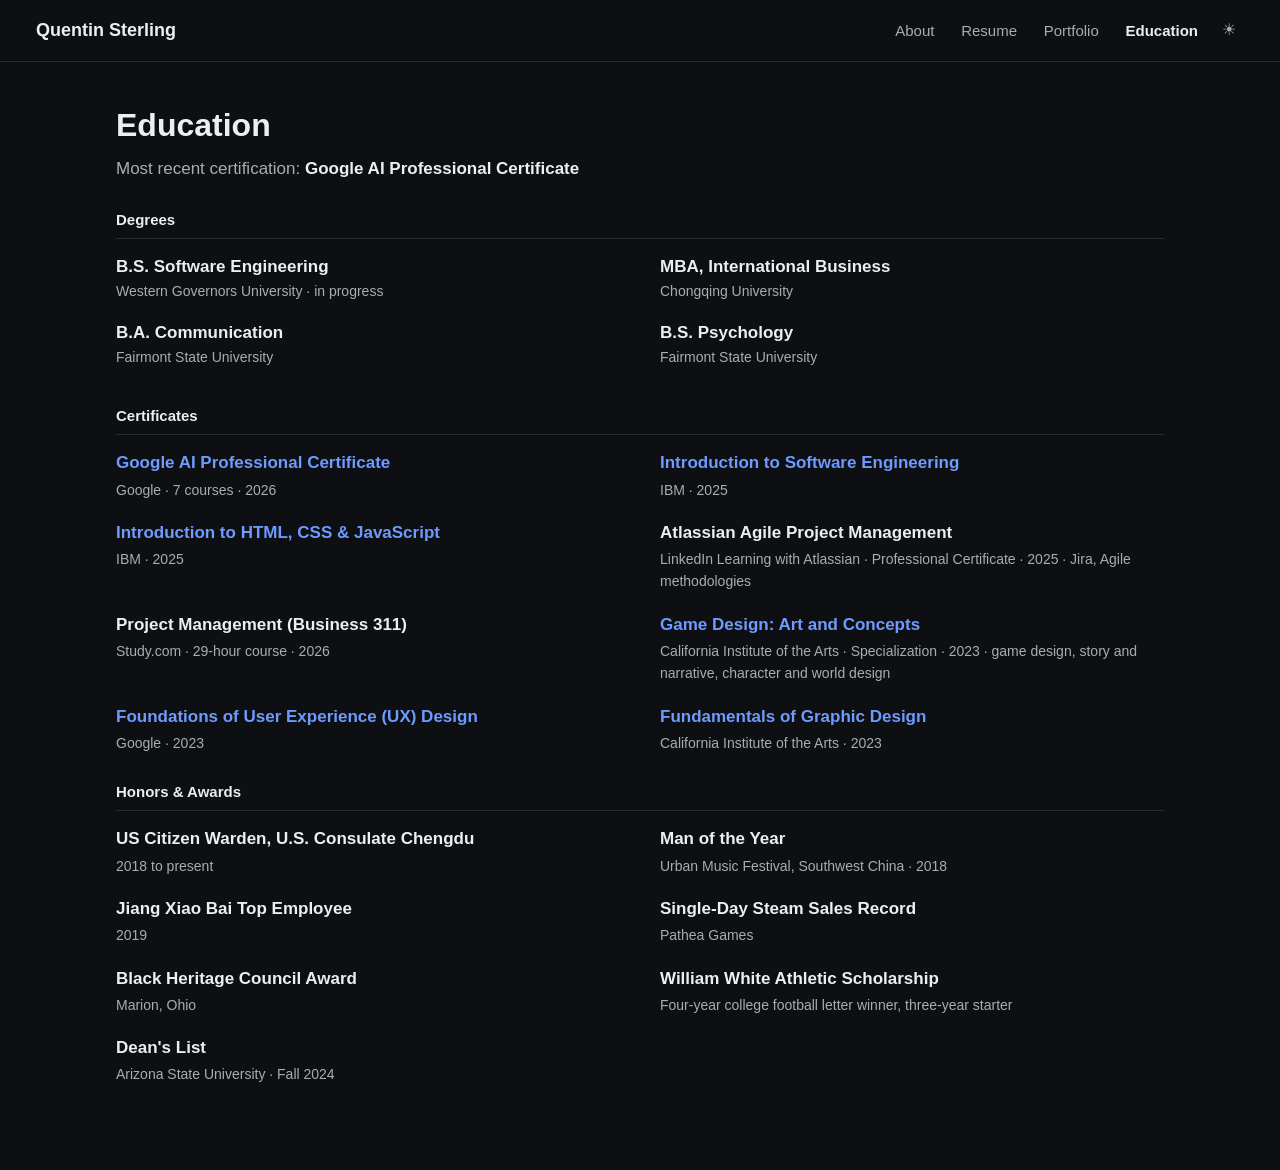
==== education.html @ 4c958ccf "@ Replace gamified mind map with clean portfolio site New static site: About, Resume, Portfolio (car" ====
<!DOCTYPE html>
<html lang="en">
<head>
<meta charset="UTF-8">
<meta name="viewport" content="width=device-width, initial-scale=1.0">
<title>Quentin Sterling - Education</title>
<script>try{var d=document.documentElement;if(localStorage.qsTheme)d.setAttribute('data-theme',localStorage.qsTheme);}catch(e){}</script>
<link rel="stylesheet" href="site.css">
<style>
  h1{font-size:32px;line-height:1.1;margin:0 0 12px;}
  .spotlight{margin:0 0 24px;color:var(--muted);}
  .spotlight strong{color:var(--ink);}
  .label{font-size:15px;font-weight:700;margin:26px 0 14px;padding-bottom:6px;border-bottom:1px solid var(--hair);}
  .degs{display:grid;grid-template-columns:1fr 1fr;gap:6px 40px;}
  .deg{margin-bottom:10px;}
  .deg .d{font-weight:700;}
  .deg .s{color:var(--muted);font-size:14px;}
  .certgrid{display:grid;grid-template-columns:1fr 1fr;gap:18px 40px;}
  .cert .cn{font-weight:700;}
  .cert .cs{color:var(--muted);font-size:14px;margin-top:2px;}
  @media (max-width:640px){ .degs,.certgrid{grid-template-columns:1fr;} }
</style>
</head>
<body>

  <header class="site-header">
    <a class="brand" href="index.html">Quentin Sterling</a>
    <div class="right">
      <nav class="site-nav">
        <a href="index.html">About</a>
        <a href="resume.html">Resume</a>
        <a href="portfolio.html">Portfolio</a>
        <a href="education.html" class="here">Education</a>
      </nav>
      <button class="icon-btn" id="themeBtn" type="button" title="Light or dark" aria-label="Toggle light or dark mode">☀</button>
    </div>
  </header>

  <main class="page">
    <h1>Education</h1>
    <p class="spotlight">Most recent certification: <strong>Google AI Professional Certificate</strong></p>

    <p class="label">Degrees</p>
    <div class="degs">
      <div class="deg"><div class="d">B.S. Software Engineering</div><div class="s">Western Governors University · in progress</div></div>
      <div class="deg"><div class="d">MBA, International Business</div><div class="s">Chongqing University</div></div>
      <div class="deg"><div class="d">B.A. Communication</div><div class="s">Fairmont State University</div></div>
      <div class="deg"><div class="d">B.S. Psychology</div><div class="s">Fairmont State University</div></div>
    </div>

    <p class="label">Certificates</p>
    <div class="certgrid">
      <div class="cert">
        <div class="cn"><a href="https://coursera.org/verify/professional-cert/KBMC14M64ANK" target="_blank" rel="noopener">Google AI Professional Certificate</a></div>
        <div class="cs">Google · 7 courses · 2026</div>
      </div>
      <div class="cert">
        <div class="cn"><a href="https://coursera.org/verify/ZZ67ZIXCSS8J" target="_blank" rel="noopener">Introduction to Software Engineering</a></div>
        <div class="cs">IBM · 2025</div>
      </div>
      <div class="cert">
        <div class="cn"><a href="https://coursera.org/verify/09V1X6L3KODW" target="_blank" rel="noopener">Introduction to HTML, CSS &amp; JavaScript</a></div>
        <div class="cs">IBM · 2025</div>
      </div>
      <div class="cert">
        <div class="cn">Atlassian Agile Project Management</div>
        <div class="cs">LinkedIn Learning with Atlassian · Professional Certificate · 2025 · Jira, Agile methodologies</div>
      </div>
      <div class="cert">
        <div class="cn">Project Management (Business 311)</div>
        <div class="cs">Study.com · 29-hour course · 2026</div>
      </div>
      <div class="cert">
        <div class="cn"><a href="https://coursera.org/verify/specialization/DUWQG6PT2G9T" target="_blank" rel="noopener">Game Design: Art and Concepts</a></div>
        <div class="cs">California Institute of the Arts · Specialization · 2023 · game design, story and narrative, character and world design</div>
      </div>
      <div class="cert">
        <div class="cn"><a href="https://coursera.org/verify/69QYN9HXC6YJ" target="_blank" rel="noopener">Foundations of User Experience (UX) Design</a></div>
        <div class="cs">Google · 2023</div>
      </div>
      <div class="cert">
        <div class="cn"><a href="https://coursera.org/verify/JXGY88RZLE8F" target="_blank" rel="noopener">Fundamentals of Graphic Design</a></div>
        <div class="cs">California Institute of the Arts · 2023</div>
      </div>
    </div>

    <p class="label">Honors &amp; Awards</p>
    <div class="certgrid">
      <div class="cert">
        <div class="cn">US Citizen Warden, U.S. Consulate Chengdu</div>
        <div class="cs">2018 to present</div>
      </div>
      <div class="cert">
        <div class="cn">Man of the Year</div>
        <div class="cs">Urban Music Festival, Southwest China · 2018</div>
      </div>
      <div class="cert">
        <div class="cn">Jiang Xiao Bai Top Employee</div>
        <div class="cs">2019</div>
      </div>
      <div class="cert">
        <div class="cn">Single-Day Steam Sales Record</div>
        <div class="cs">Pathea Games</div>
      </div>
      <div class="cert">
        <div class="cn">Black Heritage Council Award</div>
        <div class="cs">Marion, Ohio</div>
      </div>
      <div class="cert">
        <div class="cn">William White Athletic Scholarship</div>
        <div class="cs">Four-year college football letter winner, three-year starter</div>
      </div>
      <div class="cert">
        <div class="cn">Dean's List</div>
        <div class="cs">Arizona State University · Fall 2024</div>
      </div>
    </div>
  </main>

<script src="site.js"></script>
</body>
</html>
---- site.css ----
/* Shared site styles. Standard system font, dark by default, light is opt-in. */
:root{
  --bg:#0E0F12;
  --ink:#ECEEF1;
  --muted:#A7ADB5;
  --hair:#2A2E34;
  --accent:#6E9BFF;
  --card:#181A1E;
}
html[data-theme="light"]{
  --bg:#FFFFFF;
  --ink:#1A1C1F;
  --muted:#5A5F66;
  --hair:#E0E3E7;
  --accent:#2B5BD7;
  --card:#F6F7F9;
}

*{box-sizing:border-box;}
html,body{margin:0;}
body{
  background:var(--bg);
  color:var(--ink);
  font-family:-apple-system,BlinkMacSystemFont,"Segoe UI",Roboto,Helvetica,Arial,sans-serif;
  font-size:17px;
  line-height:1.6;
}
a{color:var(--accent);text-decoration:none;}
a:hover{text-decoration:underline;}

.site-header{
  display:flex;justify-content:space-between;align-items:center;gap:24px;
  padding:16px 36px;border-bottom:1px solid var(--hair);flex-wrap:wrap;
}
.site-header .brand{font-weight:700;font-size:18px;color:var(--ink);}
.site-header .brand:hover{text-decoration:none;}
.site-header .right{display:flex;align-items:center;gap:16px;flex-wrap:wrap;}
.site-nav a{color:var(--muted);margin-left:22px;font-size:15px;}
.site-nav a:first-child{margin-left:0;}
.site-nav a.here{color:var(--ink);font-weight:600;}
.icon-btn{
  background:none;border:none;cursor:pointer;color:var(--muted);
  font-size:16px;line-height:1;padding:6px 8px;border-radius:6px;
}
.icon-btn:hover{color:var(--ink);background:var(--card);}

.page{max-width:1120px;margin:0 auto;padding:46px 36px 84px;}

@media (max-width:760px){
  .site-header{padding:14px 20px;gap:14px;}
  .site-nav a{margin-left:16px;}
  .page{padding:30px 20px 64px;}
}
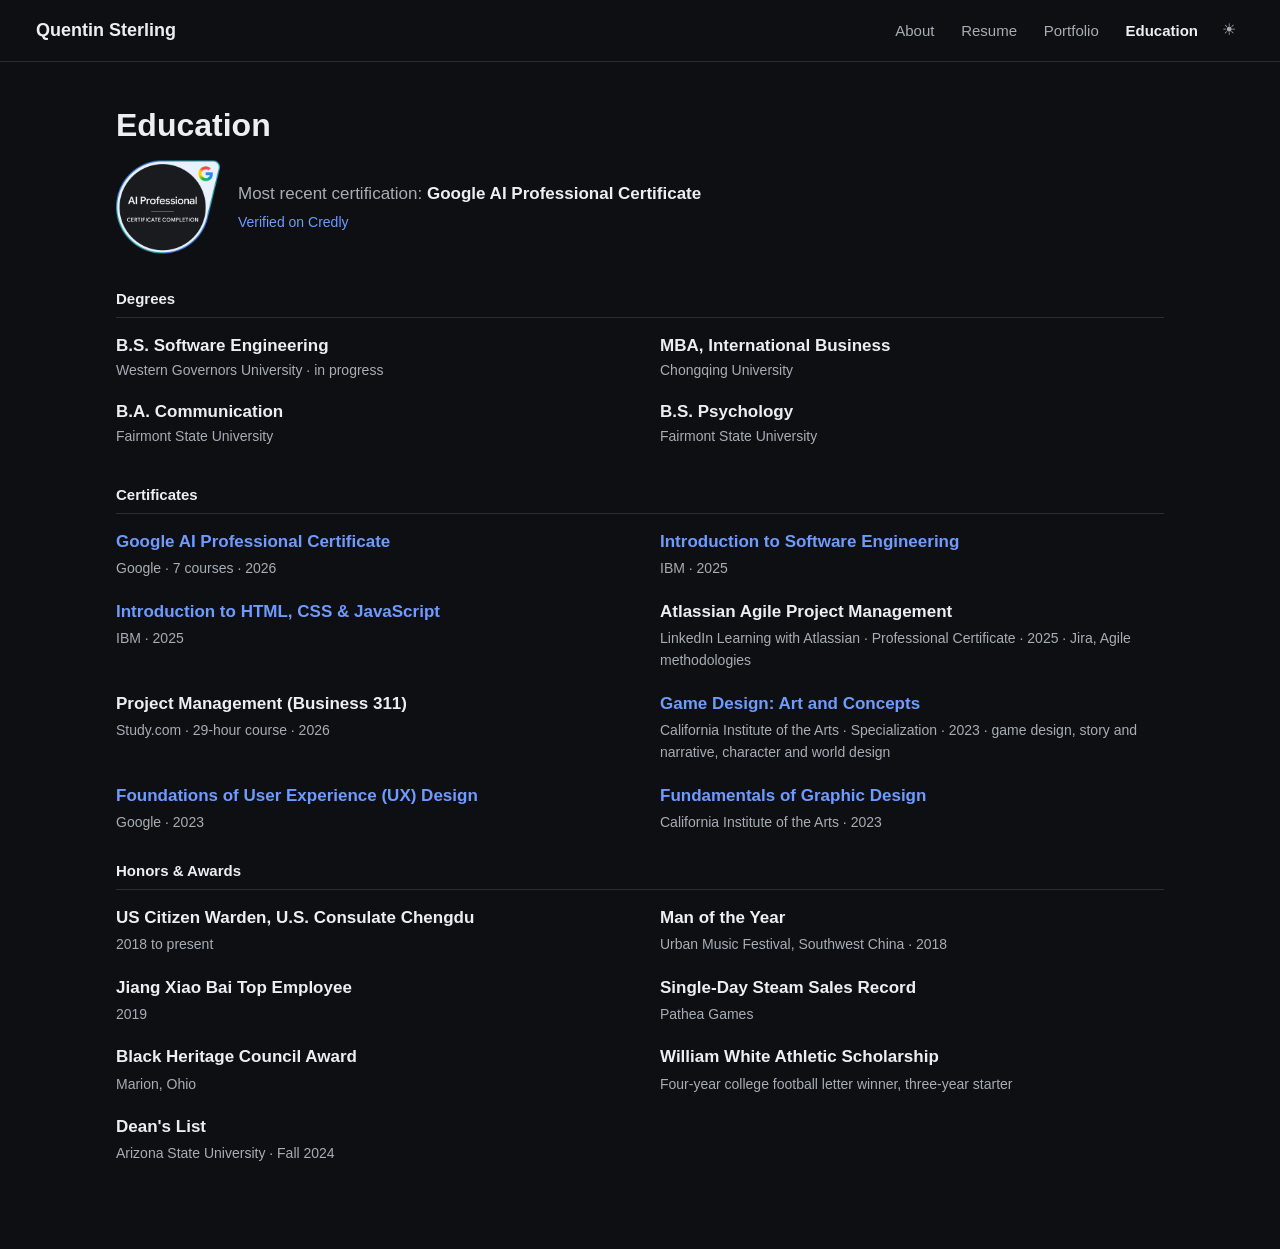
==== commit e0a915e2: "Add Google AI Professional Certificate Credly badge to Education spotlight Verified all external lin" ====
--- a/education.html
+++ b/education.html
@@ -8,8 +8,12 @@
 <link rel="stylesheet" href="site.css">
 <style>
   h1{font-size:32px;line-height:1.1;margin:0 0 12px;}
-  .spotlight{margin:0 0 24px;color:var(--muted);}
+  .spotlight-cert{display:flex;align-items:center;gap:18px;margin:0 0 28px;}
+  .spotlight-cert .badge{width:104px;height:auto;display:block;}
+  .spotlight{margin:0;color:var(--muted);}
   .spotlight strong{color:var(--ink);}
+  .spotlight .verified{display:block;font-size:14px;margin-top:4px;}
+  @media (max-width:480px){ .spotlight-cert{flex-direction:column;align-items:flex-start;} }
   .label{font-size:15px;font-weight:700;margin:26px 0 14px;padding-bottom:6px;border-bottom:1px solid var(--hair);}
   .degs{display:grid;grid-template-columns:1fr 1fr;gap:6px 40px;}
   .deg{margin-bottom:10px;}
@@ -38,7 +42,10 @@
 
   <main class="page">
     <h1>Education</h1>
-    <p class="spotlight">Most recent certification: <strong>Google AI Professional Certificate</strong></p>
+    <div class="spotlight-cert">
+      <a href="https://www.credly.com/badges/1cb5f87e-8deb-40bd-918a-dab7e7e511cb/public_url" target="_blank" rel="noopener"><img class="badge" src="img/google-ai-badge.png" alt="Google AI Professional Certificate badge"></a>
+      <p class="spotlight">Most recent certification: <strong>Google AI Professional Certificate</strong><span class="verified"><a href="https://www.credly.com/badges/1cb5f87e-8deb-40bd-918a-dab7e7e511cb/public_url" target="_blank" rel="noopener">Verified on Credly</a></span></p>
+    </div>
 
     <p class="label">Degrees</p>
     <div class="degs">
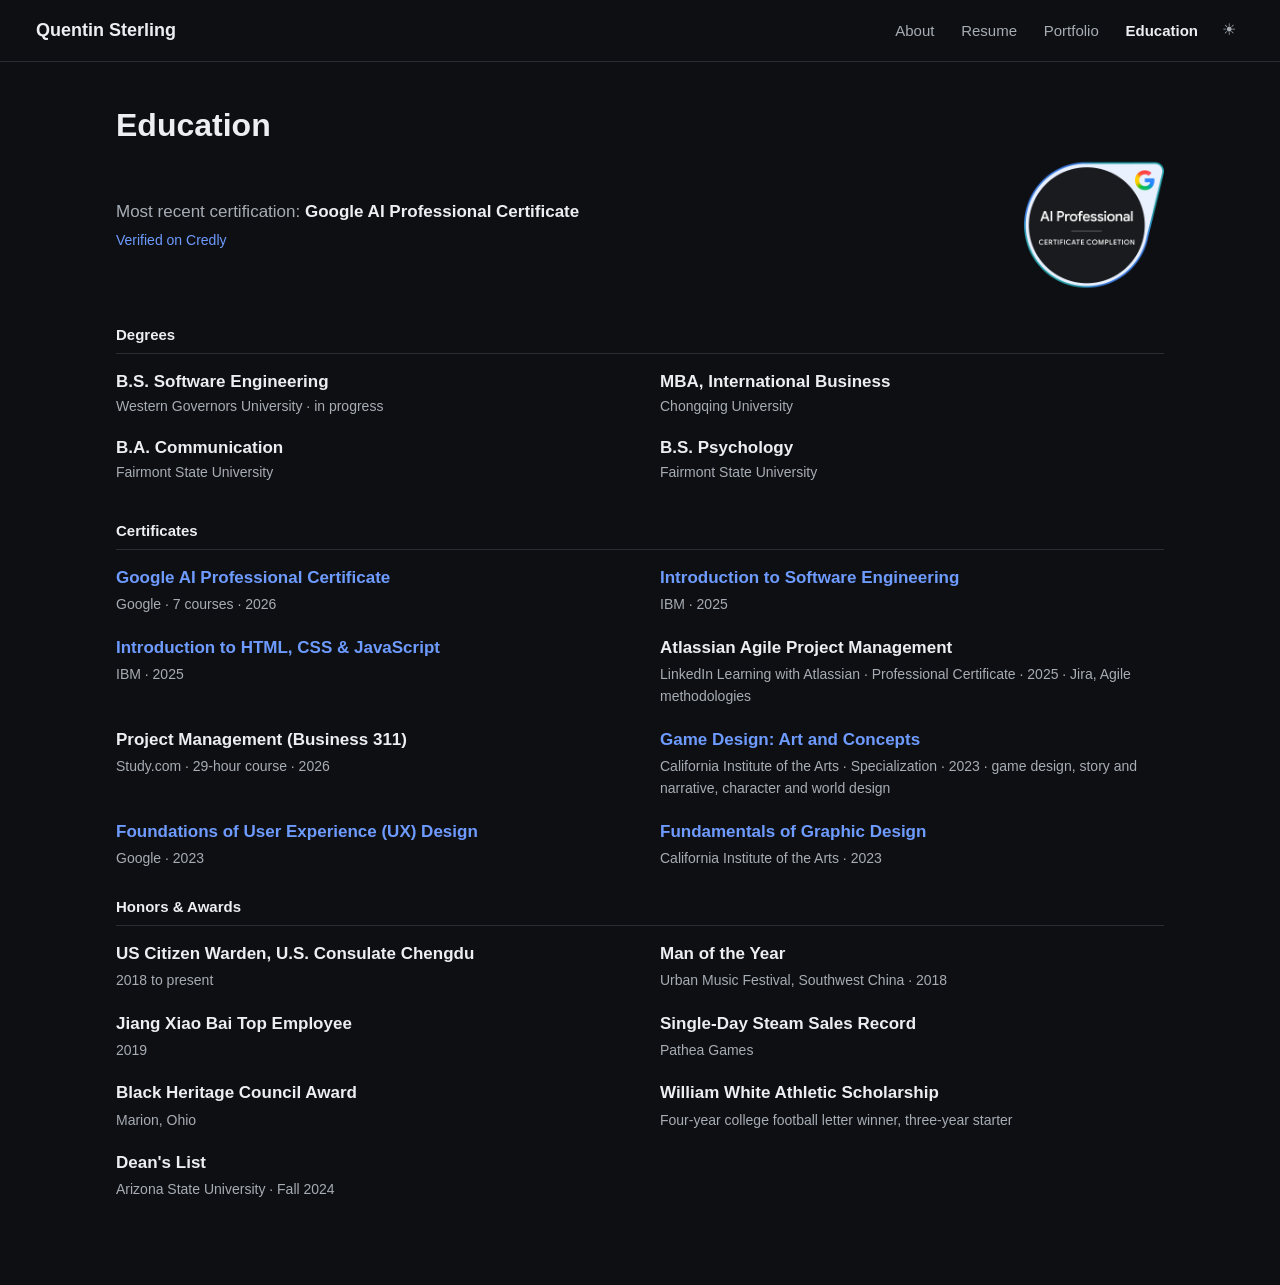
==== commit 38a35534: "Enlarge Credly badge and move right; fix Resume cert list Education: Google AI badge bigger (140px)," ====
--- a/education.html
+++ b/education.html
@@ -8,8 +8,8 @@
 <link rel="stylesheet" href="site.css">
 <style>
   h1{font-size:32px;line-height:1.1;margin:0 0 12px;}
-  .spotlight-cert{display:flex;align-items:center;gap:18px;margin:0 0 28px;}
-  .spotlight-cert .badge{width:104px;height:auto;display:block;}
+  .spotlight-cert{display:flex;align-items:center;justify-content:space-between;gap:24px;margin:0 0 28px;}
+  .spotlight-cert .badge{width:140px;height:auto;display:block;}
   .spotlight{margin:0;color:var(--muted);}
   .spotlight strong{color:var(--ink);}
   .spotlight .verified{display:block;font-size:14px;margin-top:4px;}
@@ -43,8 +43,8 @@
   <main class="page">
     <h1>Education</h1>
     <div class="spotlight-cert">
+      <p class="spotlight">Most recent certification: <strong>Google AI Professional Certificate</strong><span class="verified"><a href="https://www.credly.com/badges/1cb5f87e-8deb-40bd-918a-dab7e7e511cb/public_url" target="_blank" rel="noopener">Verified on Credly</a></span></p>
       <a href="https://www.credly.com/badges/1cb5f87e-8deb-40bd-918a-dab7e7e511cb/public_url" target="_blank" rel="noopener"><img class="badge" src="img/google-ai-badge.png" alt="Google AI Professional Certificate badge"></a>
-      <p class="spotlight">Most recent certification: <strong>Google AI Professional Certificate</strong><span class="verified"><a href="https://www.credly.com/badges/1cb5f87e-8deb-40bd-918a-dab7e7e511cb/public_url" target="_blank" rel="noopener">Verified on Credly</a></span></p>
     </div>
 
     <p class="label">Degrees</p>
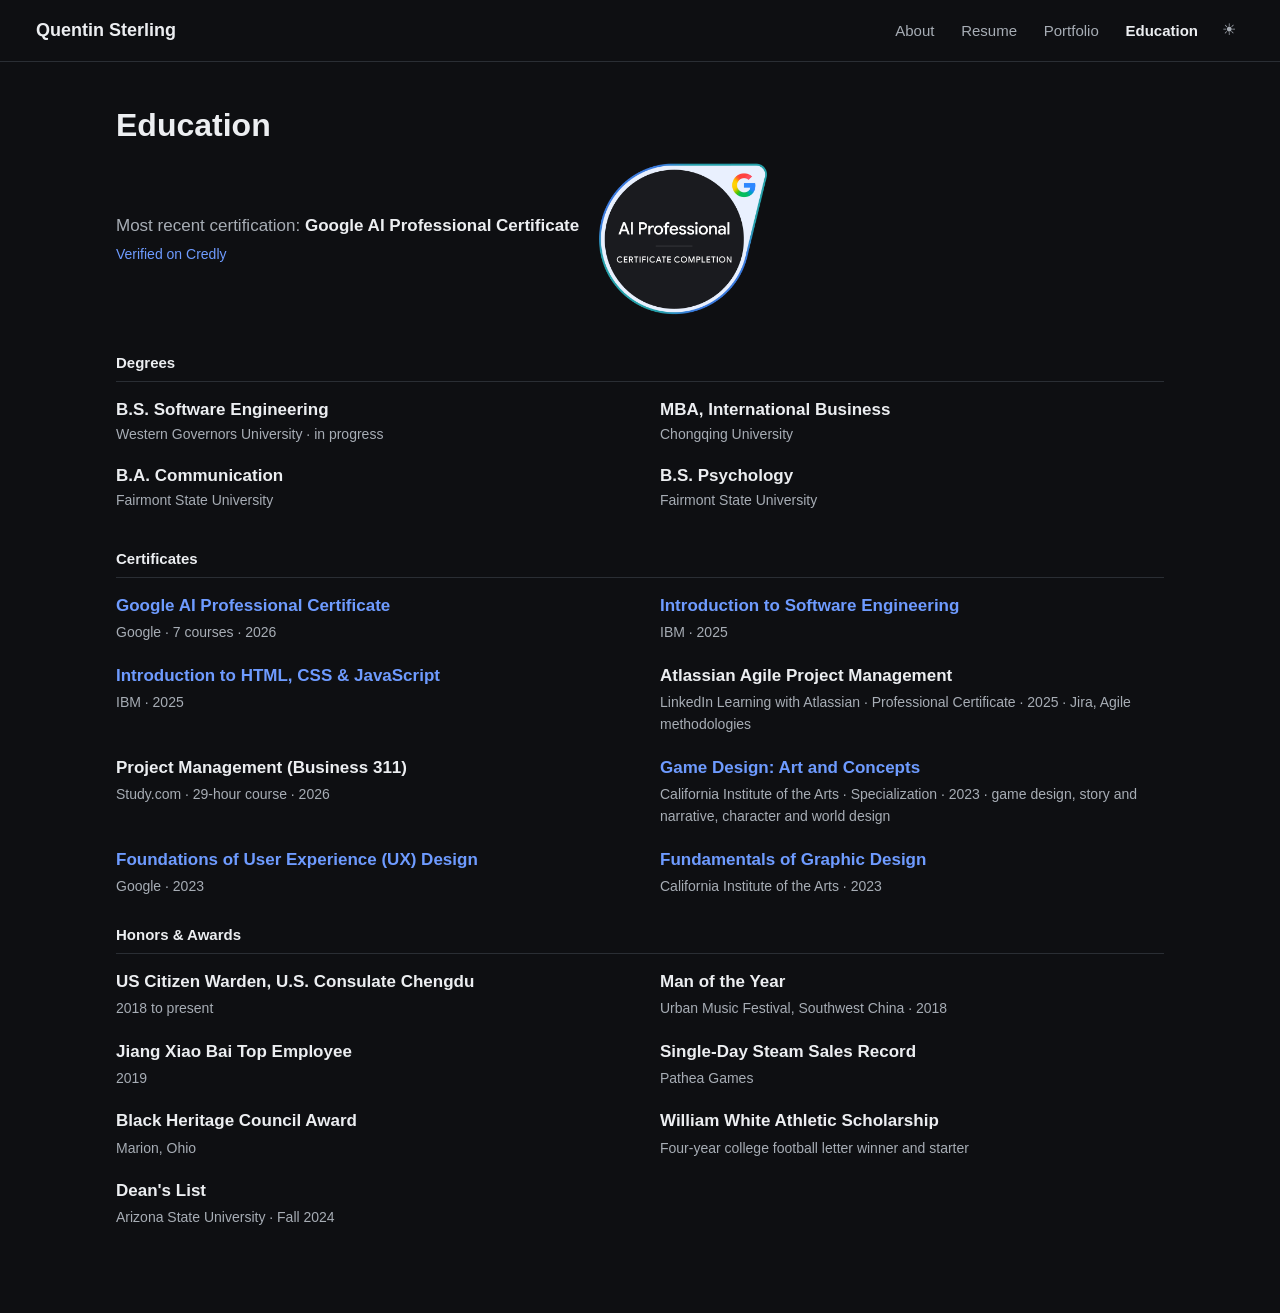
==== commit 787d3db8: "Badge sits next to title and 20% larger; fix football starter years Badge: removed space-between so " ====
--- a/education.html
+++ b/education.html
@@ -8,8 +8,8 @@
 <link rel="stylesheet" href="site.css">
 <style>
   h1{font-size:32px;line-height:1.1;margin:0 0 12px;}
-  .spotlight-cert{display:flex;align-items:center;justify-content:space-between;gap:24px;margin:0 0 28px;}
-  .spotlight-cert .badge{width:140px;height:auto;display:block;}
+  .spotlight-cert{display:flex;align-items:center;gap:20px;margin:0 0 28px;}
+  .spotlight-cert .badge{width:168px;height:auto;display:block;}
   .spotlight{margin:0;color:var(--muted);}
   .spotlight strong{color:var(--ink);}
   .spotlight .verified{display:block;font-size:14px;margin-top:4px;}
@@ -115,7 +115,7 @@
       </div>
       <div class="cert">
         <div class="cn">William White Athletic Scholarship</div>
-        <div class="cs">Four-year college football letter winner, three-year starter</div>
+        <div class="cs">Four-year college football letter winner and starter</div>
       </div>
       <div class="cert">
         <div class="cn">Dean's List</div>
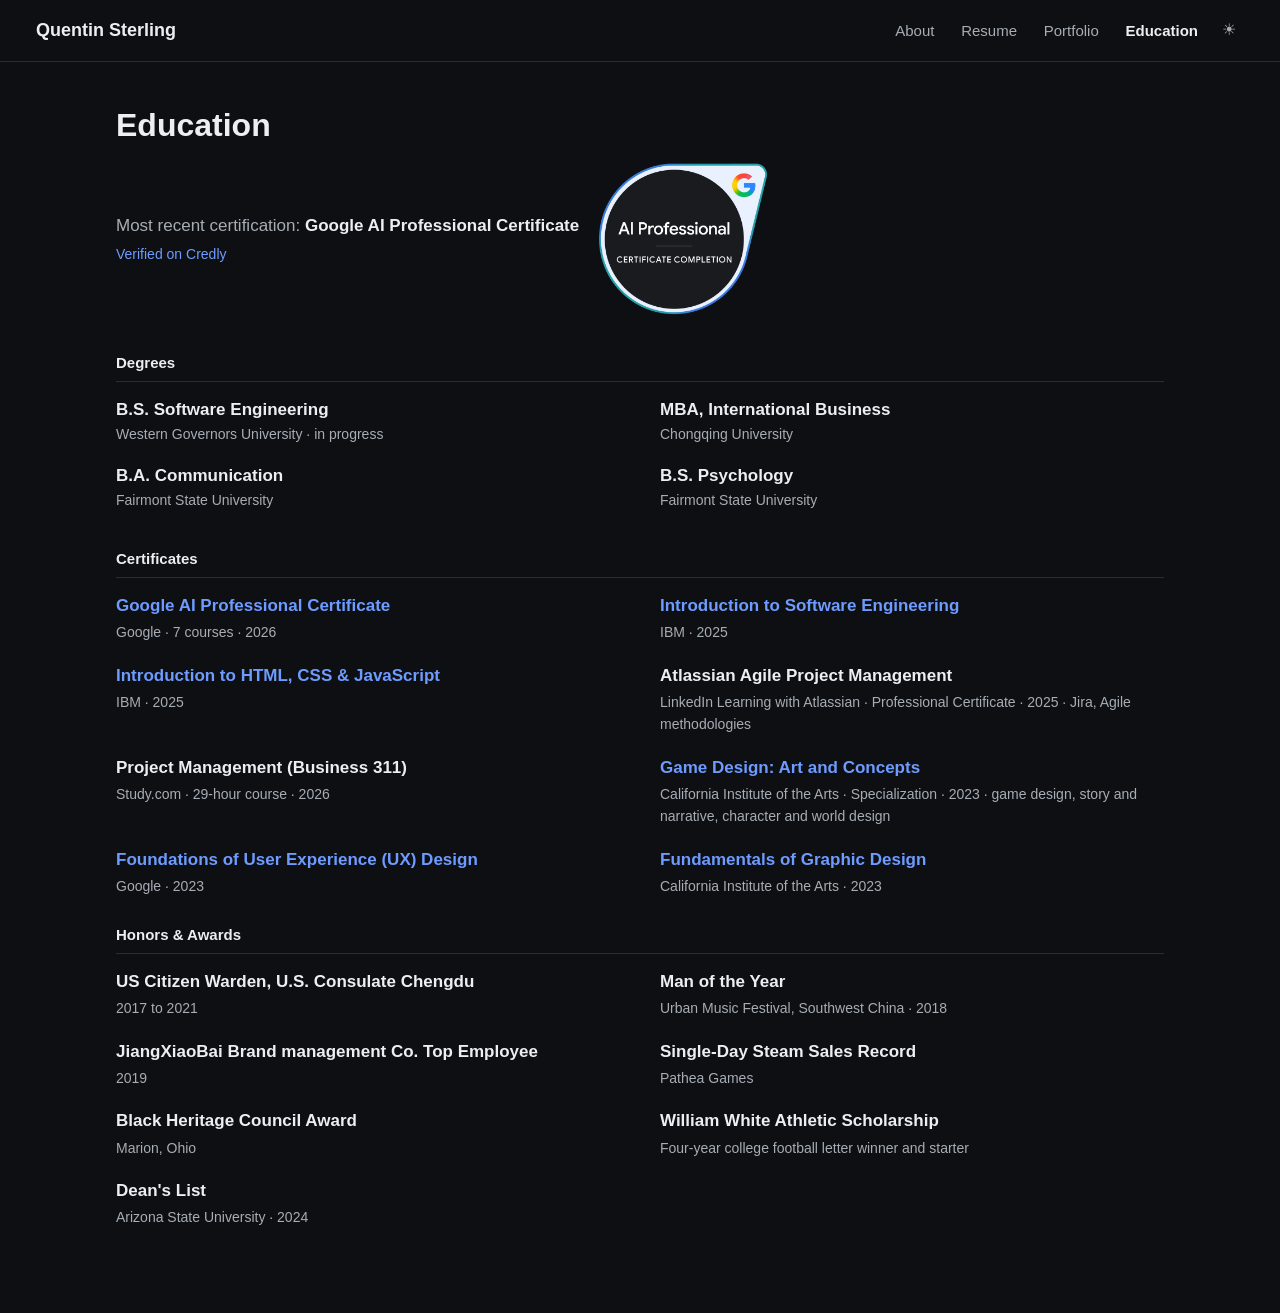
==== commit be5761da: "Publish site updates: Education honors edits and Resume page Education: US Citizen Warden dates (201" ====
--- a/education.html
+++ b/education.html
@@ -95,14 +95,14 @@
     <div class="certgrid">
       <div class="cert">
         <div class="cn">US Citizen Warden, U.S. Consulate Chengdu</div>
-        <div class="cs">2018 to present</div>
+        <div class="cs">2017 to 2021</div>
       </div>
       <div class="cert">
         <div class="cn">Man of the Year</div>
         <div class="cs">Urban Music Festival, Southwest China · 2018</div>
       </div>
       <div class="cert">
-        <div class="cn">Jiang Xiao Bai Top Employee</div>
+        <div class="cn">JiangXiaoBai Brand management Co. Top Employee</div>
         <div class="cs">2019</div>
       </div>
       <div class="cert">
@@ -119,7 +119,7 @@
       </div>
       <div class="cert">
         <div class="cn">Dean's List</div>
-        <div class="cs">Arizona State University · Fall 2024</div>
+        <div class="cs">Arizona State University · 2024</div>
       </div>
     </div>
   </main>
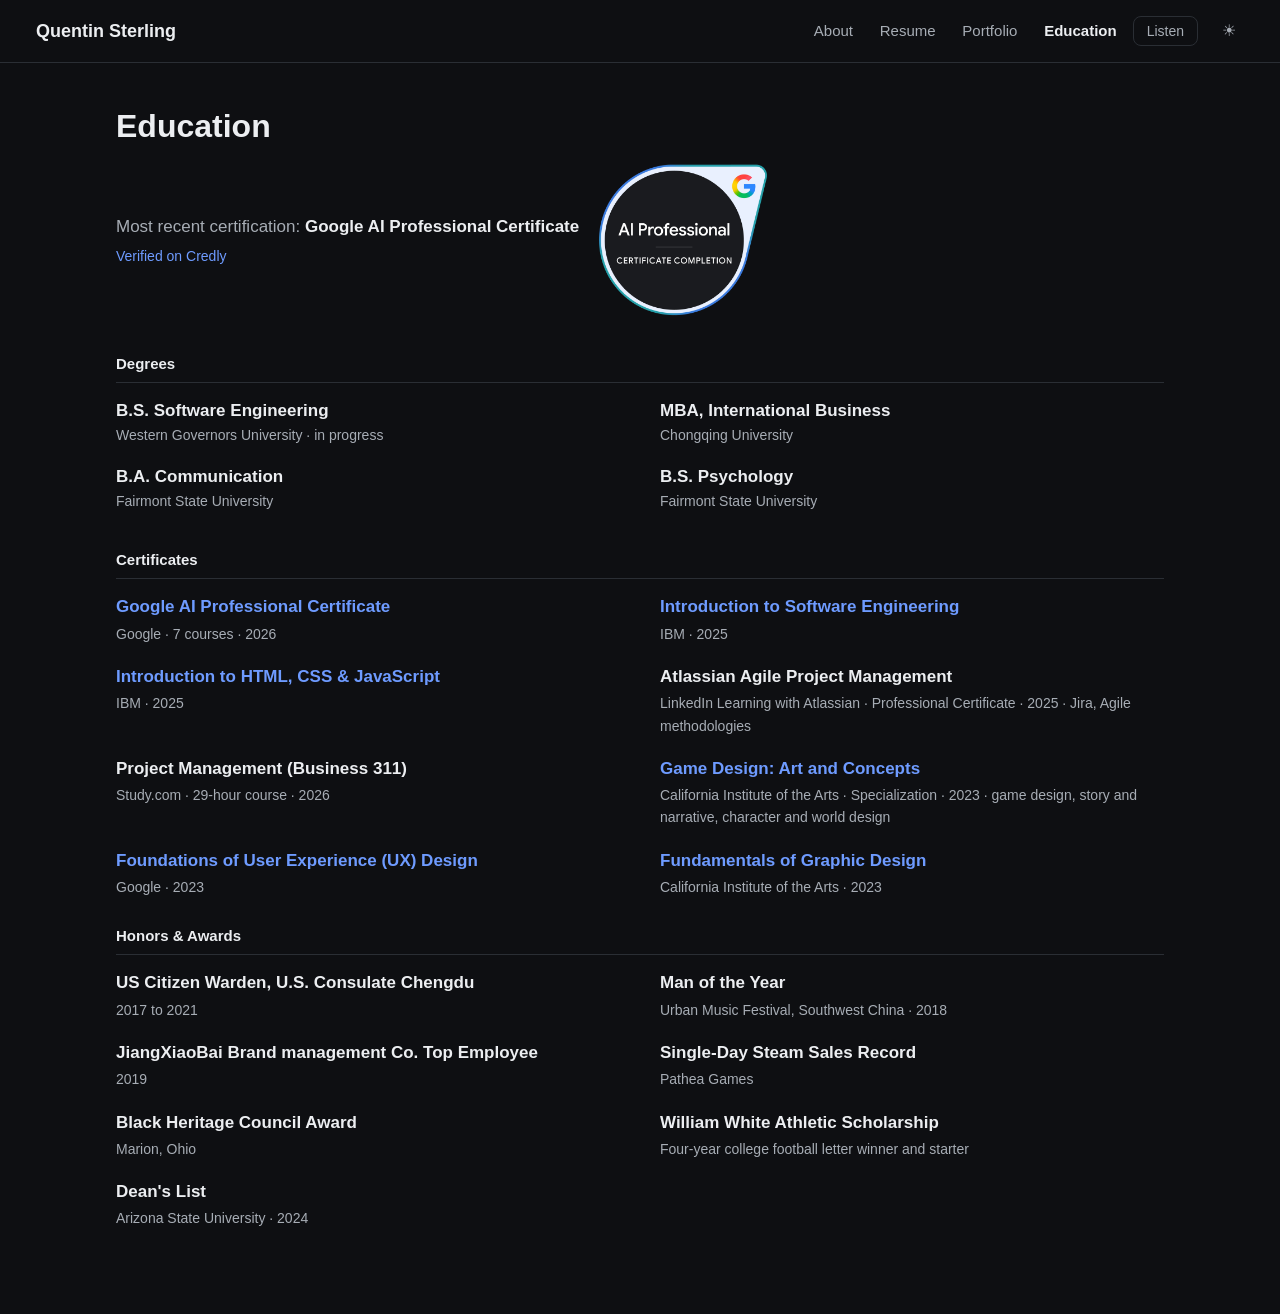
==== commit 919af39d: "Add Listen read-aloud feature (Kokoro am_michael voice) to all pages Hand-written narration script p" ====
--- a/education.html
+++ b/education.html
@@ -36,6 +36,7 @@
         <a href="portfolio.html">Portfolio</a>
         <a href="education.html" class="here">Education</a>
       </nav>
+      <button class="listen" id="playBtn" data-src="audio/education.mp3" type="button">Listen</button>
       <button class="icon-btn" id="themeBtn" type="button" title="Light or dark" aria-label="Toggle light or dark mode">☀</button>
     </div>
   </header>
--- a/site.css
+++ b/site.css
@@ -43,6 +43,11 @@
   font-size:16px;line-height:1;padding:6px 8px;border-radius:6px;
 }
 .icon-btn:hover{color:var(--ink);background:var(--card);}
+.listen{
+  background:none;border:1px solid var(--hair);cursor:pointer;color:var(--muted);
+  font:inherit;font-size:14px;line-height:1;padding:7px 13px;border-radius:8px;
+}
+.listen:hover{color:var(--ink);border-color:var(--accent);}
 
 .page{max-width:1120px;margin:0 auto;padding:46px 36px 84px;}
 
